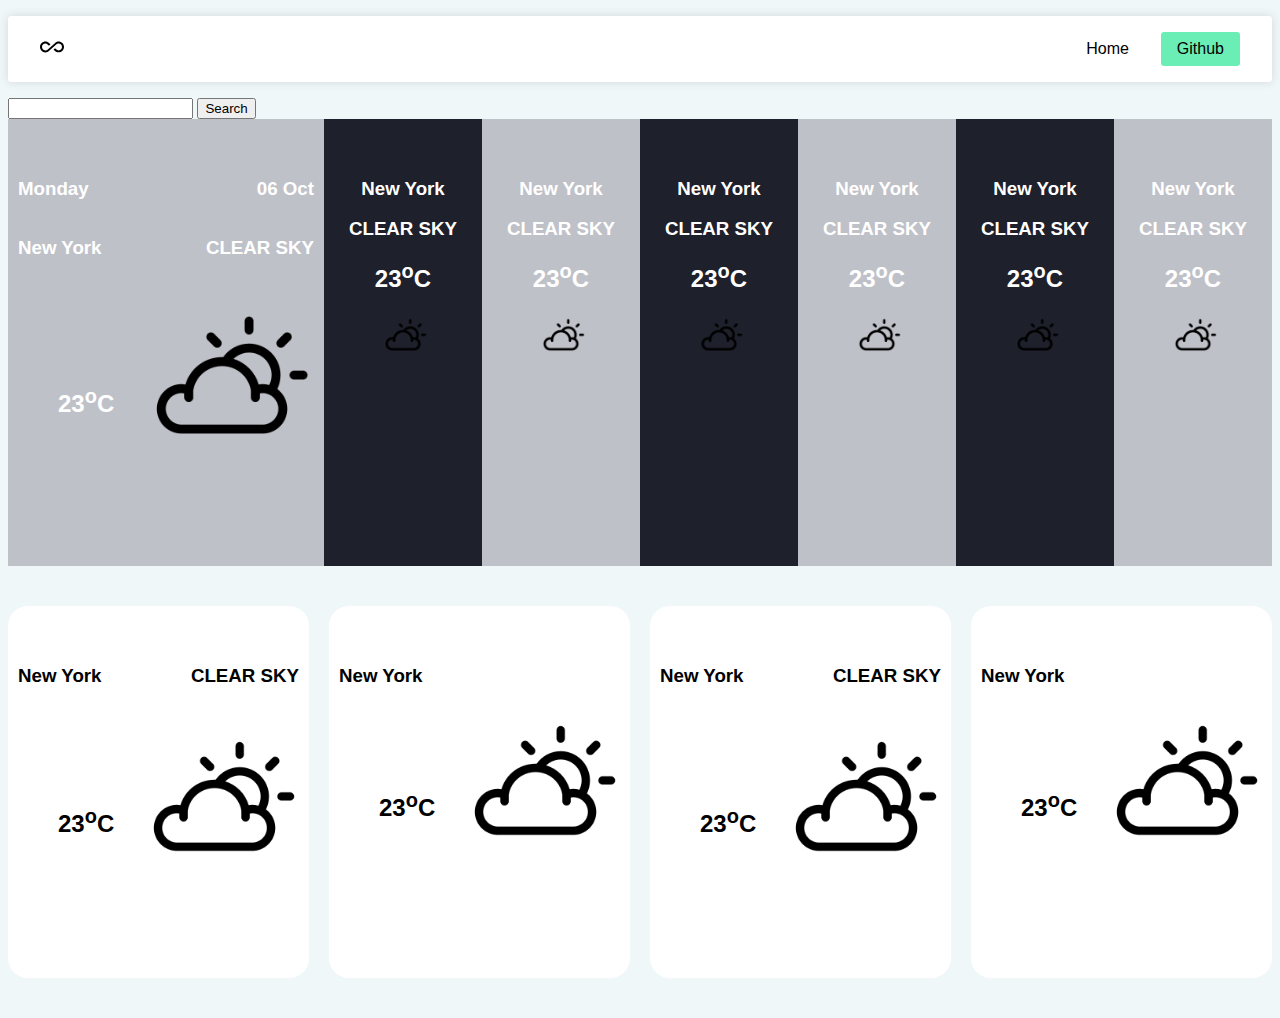
==== index.html @ e70b3ea5 "initial commit" ====
<!DOCTYPE html>
<html lang="en">
<head>
    <meta charset="UTF-8">
    <meta name="viewport" content="width=device-width, initial-scale=1.0">
    <title>The Weather Forecast</title>
    <link href="css/style.css" rel="stylesheet" />
</head>

<body>

  
        
    
    <navbar>
          
        
        <ul class="nav-list">
            <li class="nav-item" ><a href="#"><svg width="24" height="24" viewBox="0 0 24 24">
            <path d="M18.6,6.62C17.16,6.62 15.8,7.18 14.83,8.15L7.8,14.39C7.16,15.03 6.31,15.38 5.4,15.38C3.53,15.38 2,13.87 2,12C2,10.13 3.53,8.62 5.4,8.62C6.31,8.62 7.16,8.97 7.84,9.65L8.97,10.65L10.5,9.31L9.22,8.2C8.2,7.18 6.84,6.62 5.4,6.62C2.42,6.62 0,9.04 0,12C0,14.96 2.42,17.38 5.4,17.38C6.84,17.38 8.2,16.82 9.17,15.85L16.2,9.61C16.84,8.97 17.69,8.62 18.6,8.62C20.47,8.62 22,10.13 22,12C22,13.87 20.47,15.38 18.6,15.38C17.7,15.38 16.84,15.03 16.16,14.35L15,13.34L13.5,14.68L14.78,15.8C15.8,16.81 17.15,17.37 18.6,17.37C21.58,17.37 24,14.96 24,12C24,9 21.58,6.62 18.6,6.62Z" /> </svg>
         </a></li>    
            <li class="nav-item">
                <a href="#">Home</a>
            </li>
            <li class="nav-item">
                <button class="btn-primary">Github</button>
            </li>
        </ul>
           
    </navbar>
    
    <section>
    
    	<header>
        
        	<form>
            	<input type="search" name="search" />
                <button type="submit">Search</button>
            </form>
        
        </header>
        
        <section class="curr-cards">
        	
            <article class="card-lg">
            	<header>
                	<h3>Monday</h3>
                	<h3>06 Oct</h3>
                </header>
                <section>
                	<header>
                        <h3>New York</h3>
                        <h3>CLEAR SKY</h3>
                    </header>
                    <figure>
                        <figcaption>
                            <h2>23<sup>o</sup>C</h2>
                        </figcaption>
                        <img src="images/icon.png" />
                    </figure>
                </section>
				
            </article>
            <article class="card-sm">
            	<header>
                	<h3>New York</h3>
                	<h3>CLEAR SKY</h3>
                </header>
				<figure>
                	<figcaption>
                    	<h2>23<sup>o</sup>C</h2>
                    </figcaption>
                    <img src="images/icon.png" />
                </figure>
            </article>
            <article class="card-sm">
            	<header>
                	<h3>New York</h3>
                	<h3>CLEAR SKY</h3>
                </header>
				<figure>
                	<figcaption>
                    	<h2>23<sup>o</sup>C</h2>
                    </figcaption>
                    <img src="images/icon.png" />
                </figure>
            </article>
            <article class="card-sm">
            	<header>
                	<h3>New York</h3>
                	<h3>CLEAR SKY</h3>
                </header>
				<figure>
                	<figcaption>
                    	<h2>23<sup>o</sup>C</h2>
                    </figcaption>
                    <img src="images/icon.png" />
                </figure>
            </article>
            <article class="card-sm">
            	<header>
                	<h3>New York</h3>
                	<h3>CLEAR SKY</h3>
                </header>
				<figure>
                	<figcaption>
                    	<h2>23<sup>o</sup>C</h2>
                    </figcaption>
                    <img src="images/icon.png" />
                </figure>
            </article>
            <article class="card-sm">
            	<header>
                	<h3>New York</h3>
                	<h3>CLEAR SKY</h3>
                </header>
				<figure>
                	<figcaption>
                    	<h2>23<sup>o</sup>C</h2>
                    </figcaption>
                    <img src="images/icon.png" />
                </figure>
            </article>
            <article class="card-sm">
            	<header>
                	<h3>New York</h3>
                	<h3>CLEAR SKY</h3>
                </header>
				<figure>
                	<figcaption>
                    	<h2>23<sup>o</sup>C</h2>
                    </figcaption>
                    <img src="images/icon.png" />
                </figure>
            </article>
            
        </section>
    
    </section>
    
    <section class="prev-results">
    	<header>
        
        </header>
        
        <section class="prev-cards">
        	<article class="card-md">
            	<header>
                	<h3>New York</h3>
                	<h3>CLEAR SKY</h3>
                </header>
				<figure>
                	<figcaption>
                    	<h2>23<sup>o</sup>C</h2>
                    </figcaption>
                    <img src="images/icon.png" />
                </figure>
            </article>
            
            <article class="card-md">
            	<h3>New York</h3>
				<figure>
                	<figcaption>
                    	<h2>23<sup>o</sup>C</h2>
                    </figcaption>
                    <img src="images/icon.png" />
                </figure>
            </article>
            
            <article class="card-md">
            	<header>
                	<h3>New York</h3>
                    <h3>CLEAR SKY</h3>
                </header>
            	
				<figure>
                	<figcaption>
                    	<h2>23<sup>o</sup>C</h2>
                    </figcaption>
                    <img src="images/icon.png" />
                </figure>
            </article>
            
            <article class="card-md">
            	<h3>New York</h3>
				<figure>
                	<figcaption>
                    	<h2>23<sup>o</sup>C</h2>
                    </figcaption>
                    <img src="images/icon.png" />
                </figure>
            </article>
        </section>
    </section>

    <script src="js/script.js"></script>
    

</body>
</html>
---- css/style.css ----
@charset "utf-8";
/* CSS Document */

:root {
  /*   color variables */
  --clr-primary: #6aeeb5;
  --clr-primary-hover: #29e6a7;
  --clr-primary-dark: #039d69;
  --clr-gray100: #f0f7f8;
  --clr-gray200: #cfd8dc;

  /*   border radius */
  --radius: 0.2rem;
}

*,
*:before,
*:after {
  box-sizing: border-box;
}

body {
  font-family: Montserrat, sans-serif;
  background: var(--clr-gray100);
}



.nav-list {
  background: white;
  box-shadow: 0px 0px 10px var(--clr-gray200);
  padding: 1rem 0;
  border-radius: var(--radius);
  display: flex;
  justify-content: flex-end;
  align-items: center;
}

.nav-item {
  list-style: none;
  margin-right: 2rem;
}

.nav-item a {
  text-decoration: none;
  color: black;
  transition: all 200ms ease-in;
}

.nav-item a:hover {
  color: var(--clr-primary-dark);
}

.nav-item:first-child {
  margin-right: auto;
  margin-left: 2rem;
}

.btn-primary {
  font-family: Montserrat, sans-serif;
  font-size: 1rem;
  background: var(--clr-primary);
  border: none;
  outline: none;
  border-radius: var(--radius);
  padding: 0.5rem 1rem;
  cursor: pointer;
  transition: all 200ms ease-in;
}

.btn-primary:hover {
  background: var(--clr-primary-hover);
}

.prev-results {
	margin: 40px 0;	
}

.curr-cards {

	display: grid;
	grid-template-columns: repeat(8, 1fr);
	
	
}

.curr-cards article {
	background: #1e202b;
	color: #fff;	
	padding: 40px 10px;
}

.curr-cards article:nth-child(odd) {
	background: #bfc1c8;	
}

.card-lg {
	position: relative;
	grid-column-start: 1;
	grid-column-end: 3;
	background:#00F;
}

.card-sm {
	text-align: center;	
	
}



.prev-cards {
	display: grid;
	grid-gap: 32px 20px;
	grid-template-columns: repeat(4, 1fr);	
}

.prev-cards .card-md {
	position: relative;
	padding: 40px 10px;
	border-radius: 20px;
	background: #fff;
	color: #000;	
}

.card-lg header,
.card-md header {
	display: flex;
	justify-content: space-between;	
}

.card-lg figure,
.card-md figure {
	display: flex;
	align-items: center;
	justify-content: space-between;
	
}
img {
	max-width: 100%;
	height:auto;	
}


@media screen and (min-width: 769px) {
	
	
	
}
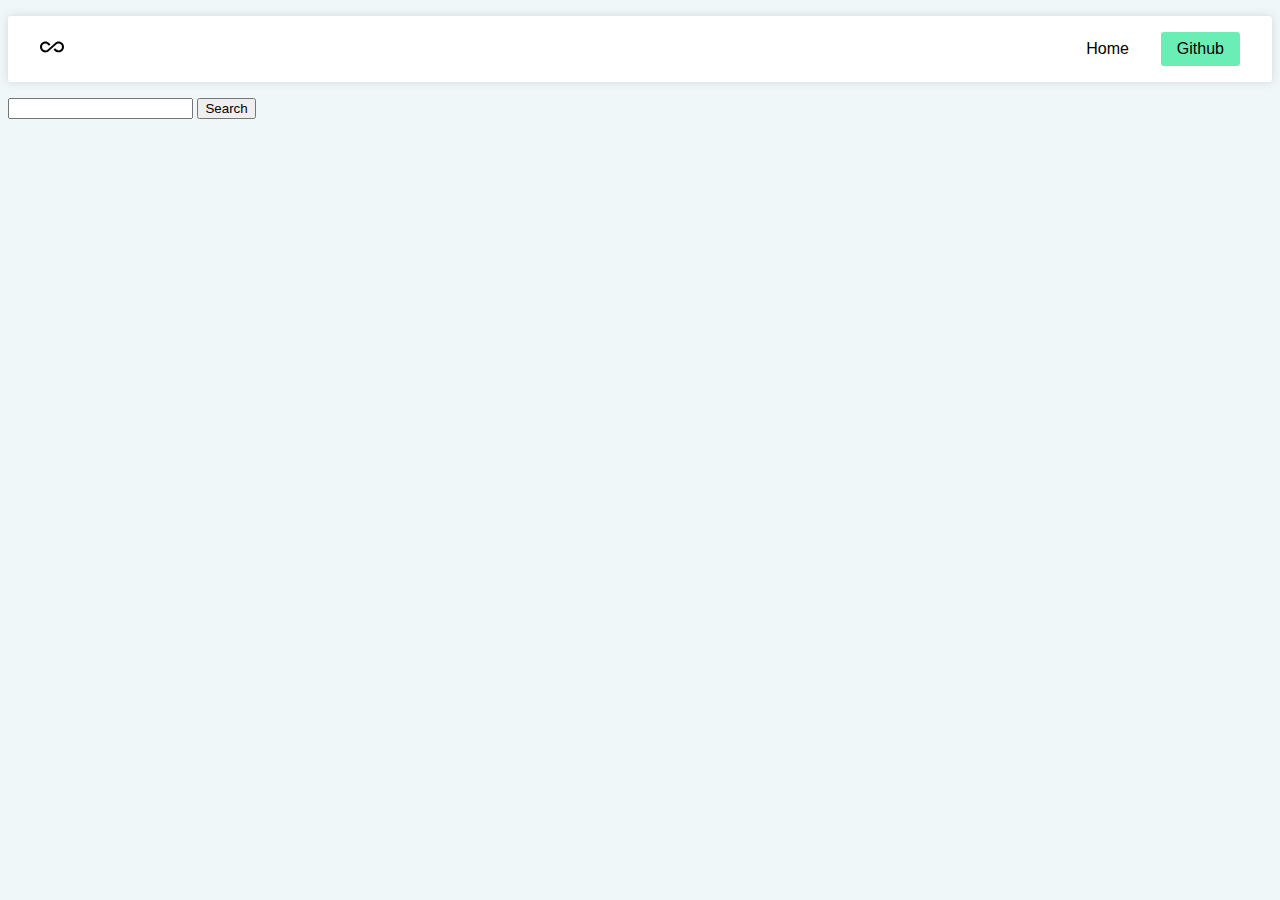
==== commit 116cf9d5: "get weather location" ====
--- a/index.html
+++ b/index.html
@@ -33,7 +33,7 @@
     
     	<header>
         
-        	<form>
+        	<form id="search-form">
             	<input type="search" name="search" />
                 <button type="submit">Search</button>
             </form>
@@ -42,7 +42,7 @@
         
         <section class="curr-cards">
         	
-            <article class="card-lg">
+            <!-- <article class="card-lg">
             	<header>
                 	<h3>Monday</h3>
                 	<h3>06 Oct</h3>
@@ -60,8 +60,9 @@
                     </figure>
                 </section>
 				
-            </article>
-            <article class="card-sm">
+            </article> -->
+            
+            <!-- <article class="card-sm">
             	<header>
                 	<h3>New York</h3>
                 	<h3>CLEAR SKY</h3>
@@ -132,64 +133,19 @@
                     </figcaption>
                     <img src="images/icon.png" />
                 </figure>
-            </article>
+            </article> -->
             
         </section>
     
     </section>
     
     <section class="prev-results">
-    	<header>
+    	  <header>
         
         </header>
         
         <section class="prev-cards">
-        	<article class="card-md">
-            	<header>
-                	<h3>New York</h3>
-                	<h3>CLEAR SKY</h3>
-                </header>
-				<figure>
-                	<figcaption>
-                    	<h2>23<sup>o</sup>C</h2>
-                    </figcaption>
-                    <img src="images/icon.png" />
-                </figure>
-            </article>
-            
-            <article class="card-md">
-            	<h3>New York</h3>
-				<figure>
-                	<figcaption>
-                    	<h2>23<sup>o</sup>C</h2>
-                    </figcaption>
-                    <img src="images/icon.png" />
-                </figure>
-            </article>
-            
-            <article class="card-md">
-            	<header>
-                	<h3>New York</h3>
-                    <h3>CLEAR SKY</h3>
-                </header>
-            	
-				<figure>
-                	<figcaption>
-                    	<h2>23<sup>o</sup>C</h2>
-                    </figcaption>
-                    <img src="images/icon.png" />
-                </figure>
-            </article>
-            
-            <article class="card-md">
-            	<h3>New York</h3>
-				<figure>
-                	<figcaption>
-                    	<h2>23<sup>o</sup>C</h2>
-                    </figcaption>
-                    <img src="images/icon.png" />
-                </figure>
-            </article>
+        	
         </section>
     </section>
 
